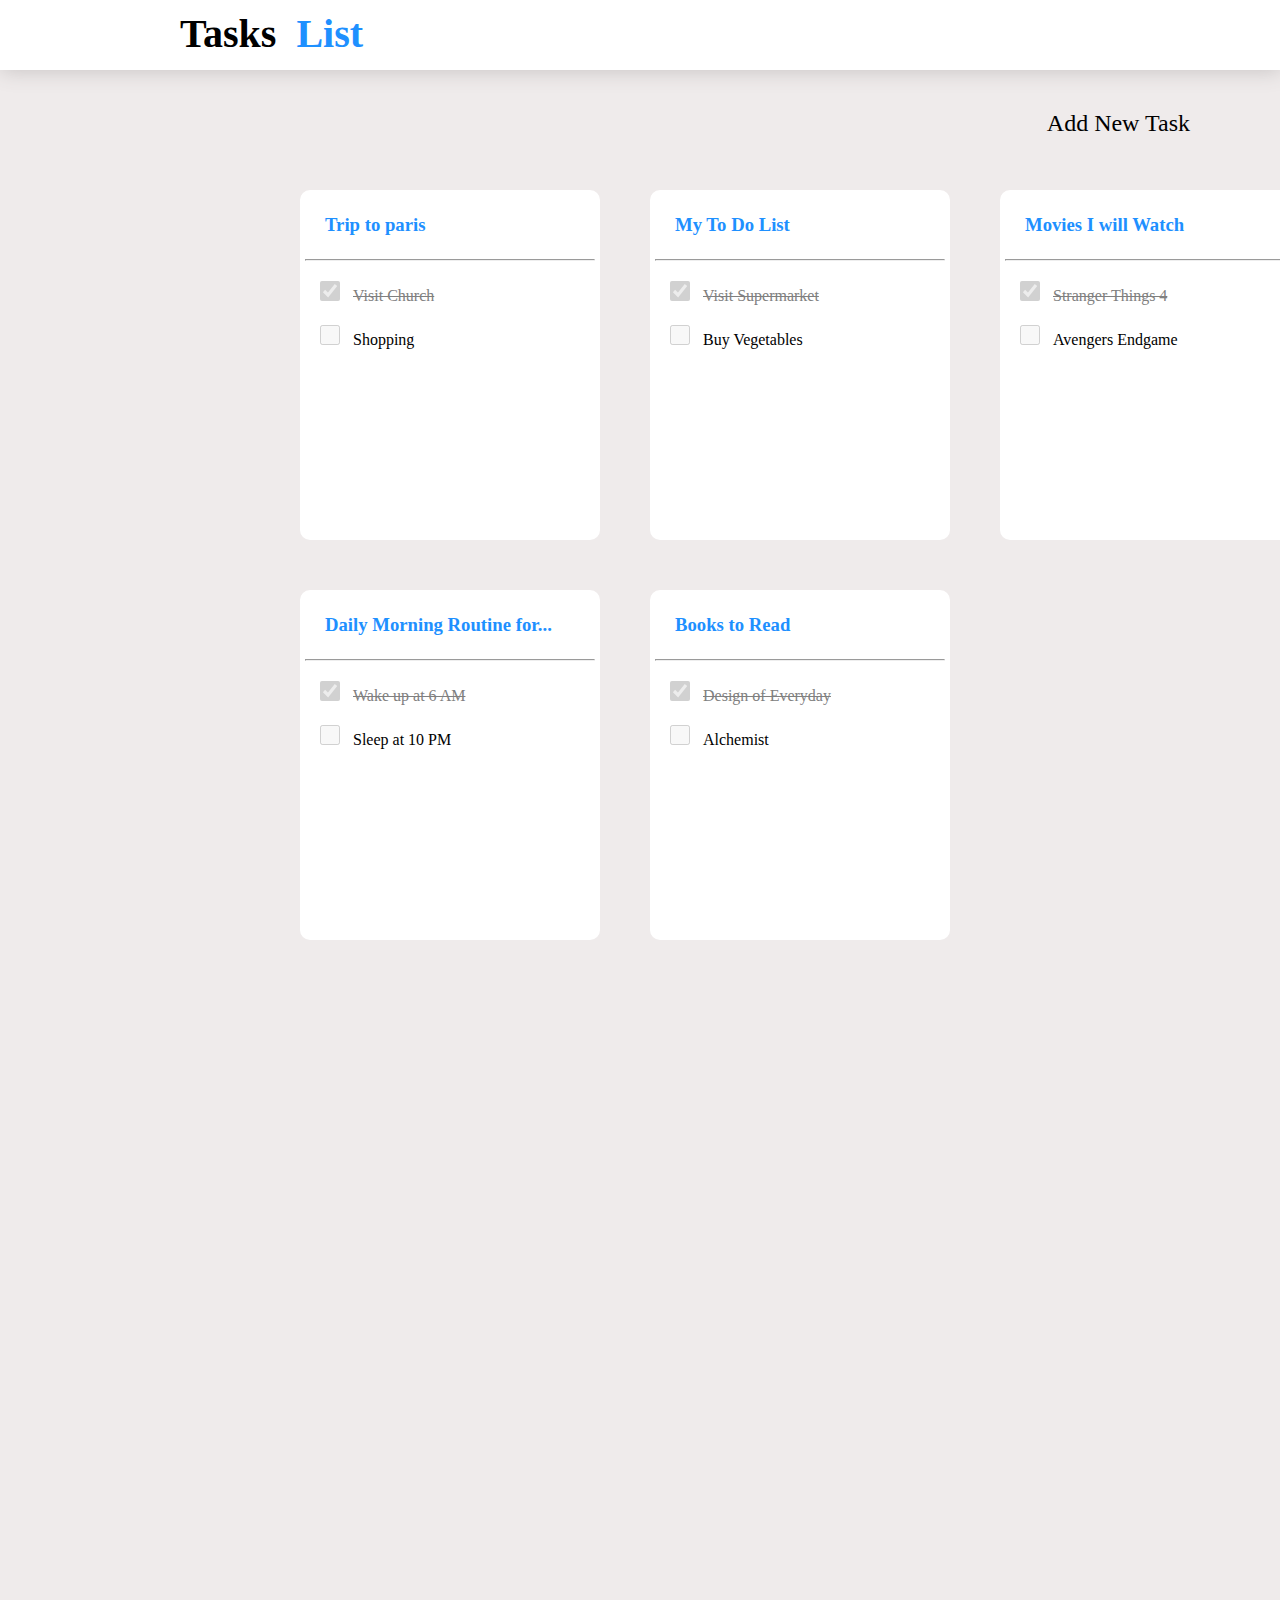
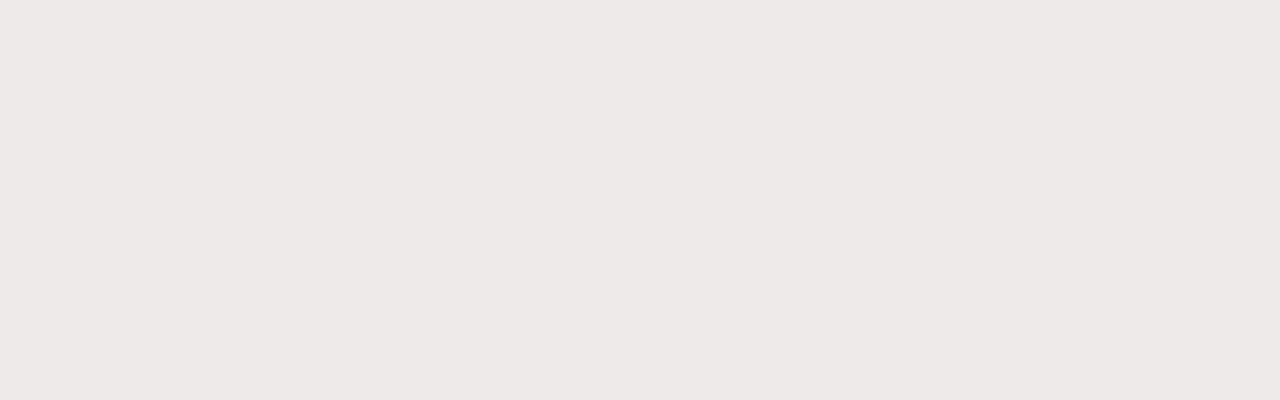
==== index.html @ e0965efd "created" ====
<!DOCTYPE html>
<html lang="en">
<head>
    <meta charset="UTF-8">
    <meta http-equiv="X-UA-Compatible" content="IE=edge">
    <meta name="viewport" content="width=device-width, initial-scale=1.0">
    <title>Document</title>
    <link rel="stylesheet" href="style.css">
    <link rel="stylesheet" href="https://cdnjs.cloudflare.com/ajax/libs/font-awesome/6.2.0/css/all.min.css" integrity="sha512-xh6O/CkQoPOWDdYTDqeRdPCVd1SpvCA9XXcUnZS2FmJNp1coAFzvtCN9BmamE+4aHK8yyUHUSCcJHgXloTyT2A==" crossorigin="anonymous" referrerpolicy="no-referrer" />
</head>
<body>
    <div class="top-container">
        <h1 class="heading1">Tasks <span style="color:dodgerblue;">List</span></h1>
    </div>
    <a href="index1.html" ><i class="fa-solid fa-circle-plus circle"></i></a>
    <a href="index1.html" class="add">Add New Task</a>
    
    <div class="grid-parent">
        <div class="grid1">
            <a href="index2.html" style="text-decoration: none;"><h3>Trip to paris</h3></a>
            <hr>
                <input type="checkbox" checked disabled><span class="strike">Visit Church</span>
            <br>
                <input type="checkbox" disabled><span>Shopping</span>           

        </div>
        <div class="grid2">
            <h3>My To Do List</h3>
            <hr>
            
                <input type="checkbox" checked disabled><span class="strike">Visit Supermarket</span>     
            
            <br>
            <input type="checkbox" disabled><span>Buy Vegetables</span>
        </div>
        <div class="grid3">
            <h3>Movies I will Watch</h3>
            <hr>
            <input type="checkbox" checked disabled><span class="strike">Stranger Things 4</span>
            <br>
            <input type="checkbox" disabled><span>Avengers Endgame</span>
        </div>
        <div class="grid4">
            <h3>Daily Morning Routine for...</h3>
            <hr>
            <input type="checkbox" checked disabled><span class="strike">Wake up at 6 AM</span>
            <br>
            <input type="checkbox" disabled><span>Sleep at 10 PM</span>
        </div>
        <div class="grid5">
            <h3>Books to Read</h3>
            <hr>
                <input type="checkbox" checked disabled><span class="strike" for="checkbox">Design of Everyday</span>         
            <br>
            <input type="checkbox" disabled><span>Alchemist</span>
        </div>
    </div>
    
    
</body>
</html>
---- style.css ----
body{
    margin:0;
    padding:0;
    background-color: rgb(239, 235, 235);
    height: 2000px;
    width:100%;
}

.top-container{
    background-color: white;
    width:100%;
    height:70px;
    box-shadow: 1px 1px 20px rgb(199, 195, 195);
    margin: 0;
    position: absolute;
}
.heading1{
    margin:10px 180px;
    font-size: 2.5em;
}

.circle{
    color:dodgerblue;
    font-size: 3em;
    position: absolute;
    top:100px;
    right:250px;
}
.add{
    position: absolute;
    top:110px;
    right:90px;
    font-size: 1.5em;
    text-decoration: none;
    color:black;
}
.grid-parent{
    display: grid;
    grid-template-columns: repeat(3,300px);
    grid-template-rows: repeat(2,350px);
    row-gap: 50px;
    column-gap: 50px;
    position: absolute;
    top:190px;
    left:300px;    
}
h3{
    color: dodgerblue;
    padding: 5px;
    margin-left: 20px;
}
input{
    width:20px;
    height:20px;
    line-height: 10px;
    padding: 5px;
    margin-left: 20px;
    margin-top: 20px;
}
span.strike{
    color:gray;
    margin-left: 10px;
    text-decoration: line-through;
}
span{
    margin-left: 10px;
}
hr{
    margin: 0 5px;
    color: transparent;
}
.grid1{
    grid-column: 1/2;
    grid-row: 1/2;
background-color: white;
border-radius: 10px;
border: 1px none;
}
.grid1:hover{
    cursor: pointer;
    box-shadow: 2px 2px 5px gray;
}
.grid2:hover{
    cursor: pointer;
    box-shadow: 2px 2px 5px gray;
}
.grid3:hover{
    cursor: pointer;
    box-shadow: 2px 2px 5px gray;
}
.grid4:hover{
    cursor: pointer;
    box-shadow: 2px 2px 5px gray;
}
.grid5:hover{
    cursor: pointer;
    box-shadow: 2px 2px 5px gray;
}
.grid2{
    grid-column: 2/3;
    grid-row: 1/2;
    background-color: white;
    border-radius: 10px;
}
.grid3{
    grid-column:3/4;
    grid-row:1/2;
    background-color: white;
    border-radius: 10px;
}
.grid4{
    grid-column: 1/2;
    grid-row: 2/3;
    background-color: white;
    border-radius: 10px;
}
.grid5{
    grid-column:2/3;
    grid-row:2/3;
    background-color: white;
    border-radius: 10px;
}
/* index1.html */
.blr{
   filter: blur(5px);
   /* opacity: 0.20; */
   position: relative;
}
.model{
    position: absolute;
    width:500px;
    height:230px;
    background-color: rgb(255, 255, 255);
    top:200px;
    left:550px;
    border-radius: 10px;
    /* border: 2px solid grey; */
    box-shadow: 2px 2px 5px gray;
}
.close{
    position: absolute;
    top:20px;
    right:20px;
    font-size: 2em;
    color: gray;
}
.close:hover{
    cursor: pointer;
}
.input{
    width:450px;
    background-color: rgb(221, 221, 221);
    border: none;

}
.model-add{
    margin-top: 50px;
    background-color: dodgerblue;
    width:150px;
    height:40px;
    border: none;
    border-radius: 10px;
    color: white;
    font-size: 1em;
    margin-left: 330px;
    text-decoration: none;
}
.model-add:hover{
    cursor: pointer;
}
.model-heading{
    font-size:1.5em;
    margin: 20px 0 0 20px;
}
/* index2.html */
.middle-container{
    width:550px;
    height:300px;
    background-color: white;
    position: absolute;
    top:200px;
    left:530px;
    box-shadow: 2px 2px 5px grey;
    border-radius: 10px;
}
.middle-container:hover{
    cursor: pointer;
}
.circleplus{
    font-size: 3em;
    color: dodgerblue;
    position: absolute;
    top:120px;
    left:830px;
}
.arrow{
    color:rgb(66, 65, 65);
    font-size:3em;
    position: absolute;
    top:120px;
    left:550px;
}
#back{
    color: black;
    position: absolute;
    font-size: 1.5em;
    top:130px;
    left:610px;
}
#add2{
  
    color: black;
    position: absolute;
    top:130px;
    left:880px;
    font-size: 1.5em;
}
/* index3.html */
.last-page{
    filter: blur(5px);
   /* opacity: 0.20; */
   position: relative;
}
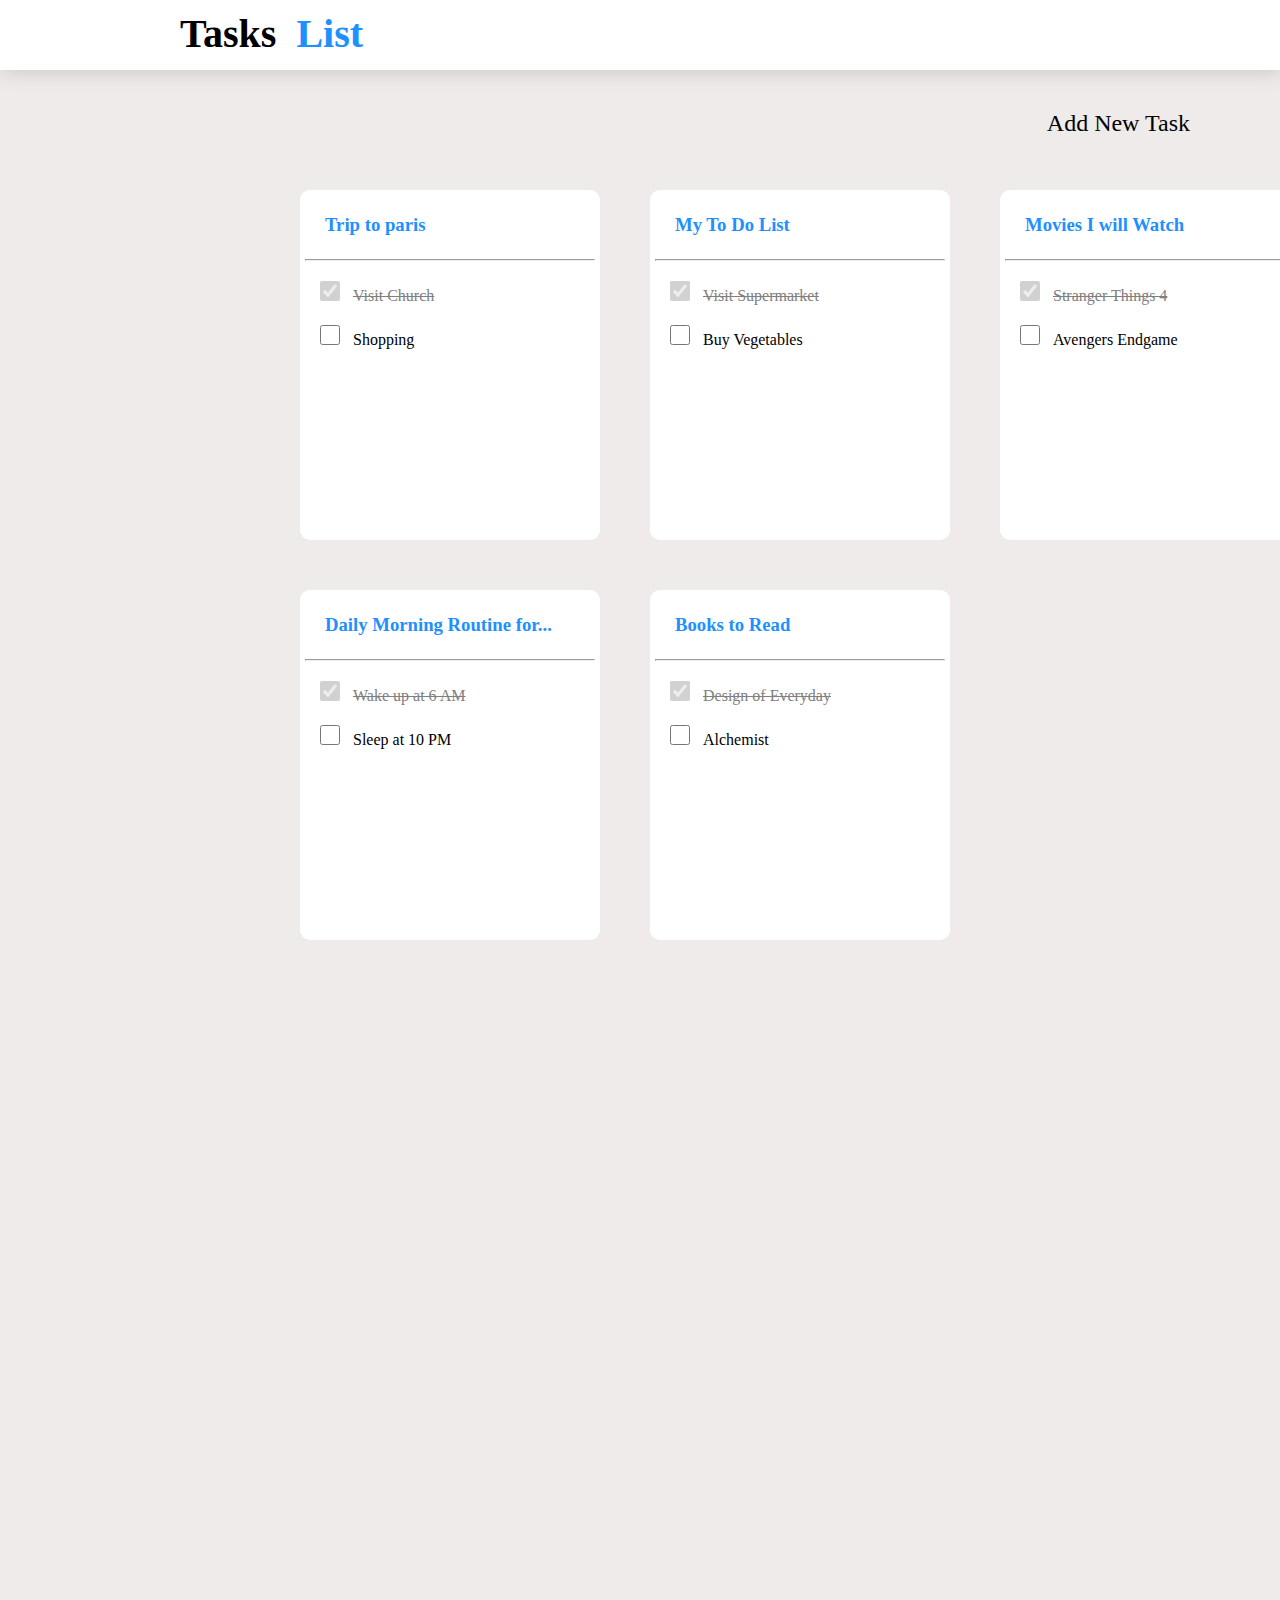
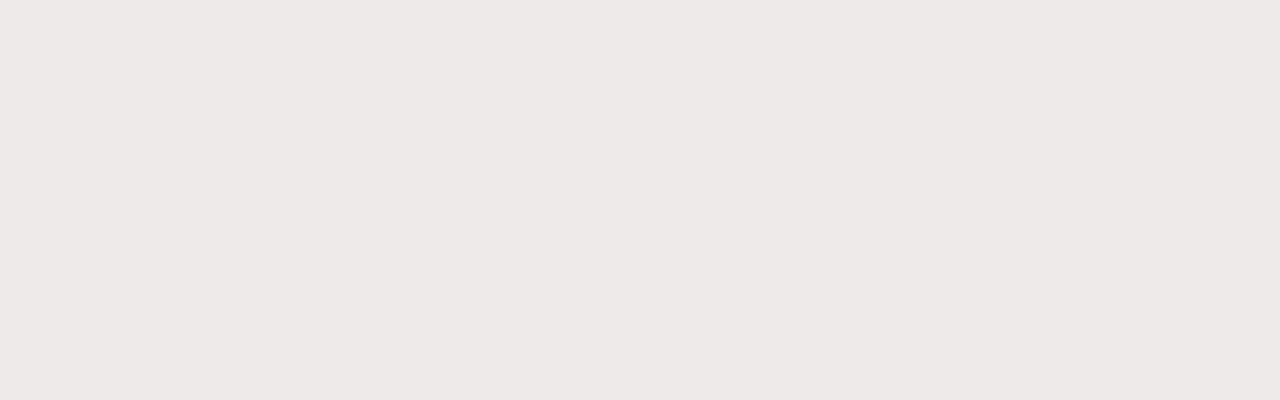
==== commit 2f07411c: "modified" ====
--- a/index.html
+++ b/index.html
@@ -21,38 +21,38 @@
             <hr>
                 <input type="checkbox" checked disabled><span class="strike">Visit Church</span>
             <br>
-                <input type="checkbox" disabled><span>Shopping</span>           
+                <input type="checkbox" ><span>Shopping</span>           
 
         </div>
         <div class="grid2">
-            <h3>My To Do List</h3>
+            <a href="index4.html" style="text-decoration: none;"><h3>My To Do List</h3></a>
             <hr>
             
                 <input type="checkbox" checked disabled><span class="strike">Visit Supermarket</span>     
             
             <br>
-            <input type="checkbox" disabled><span>Buy Vegetables</span>
+            <input type="checkbox" ><span>Buy Vegetables</span>
         </div>
         <div class="grid3">
-            <h3>Movies I will Watch</h3>
+            <a href="index5.html" style="text-decoration: none;"><h3>Movies I will Watch</h3></a>
             <hr>
             <input type="checkbox" checked disabled><span class="strike">Stranger Things 4</span>
             <br>
-            <input type="checkbox" disabled><span>Avengers Endgame</span>
+            <input type="checkbox"><span>Avengers Endgame</span>
         </div>
         <div class="grid4">
-            <h3>Daily Morning Routine for...</h3>
+            <a href="index6.html" style="text-decoration: none;"><h3>Daily Morning Routine for...</h3></a>
             <hr>
             <input type="checkbox" checked disabled><span class="strike">Wake up at 6 AM</span>
             <br>
-            <input type="checkbox" disabled><span>Sleep at 10 PM</span>
+            <input type="checkbox"><span>Sleep at 10 PM</span>
         </div>
         <div class="grid5">
-            <h3>Books to Read</h3>
+            <a href="index7.html" style="text-decoration: none;"><h3>Books to Read</h3></a>
             <hr>
                 <input type="checkbox" checked disabled><span class="strike" for="checkbox">Design of Everyday</span>         
             <br>
-            <input type="checkbox" disabled><span>Alchemist</span>
+            <input type="checkbox"><span>Alchemist</span>
         </div>
     </div>
     
